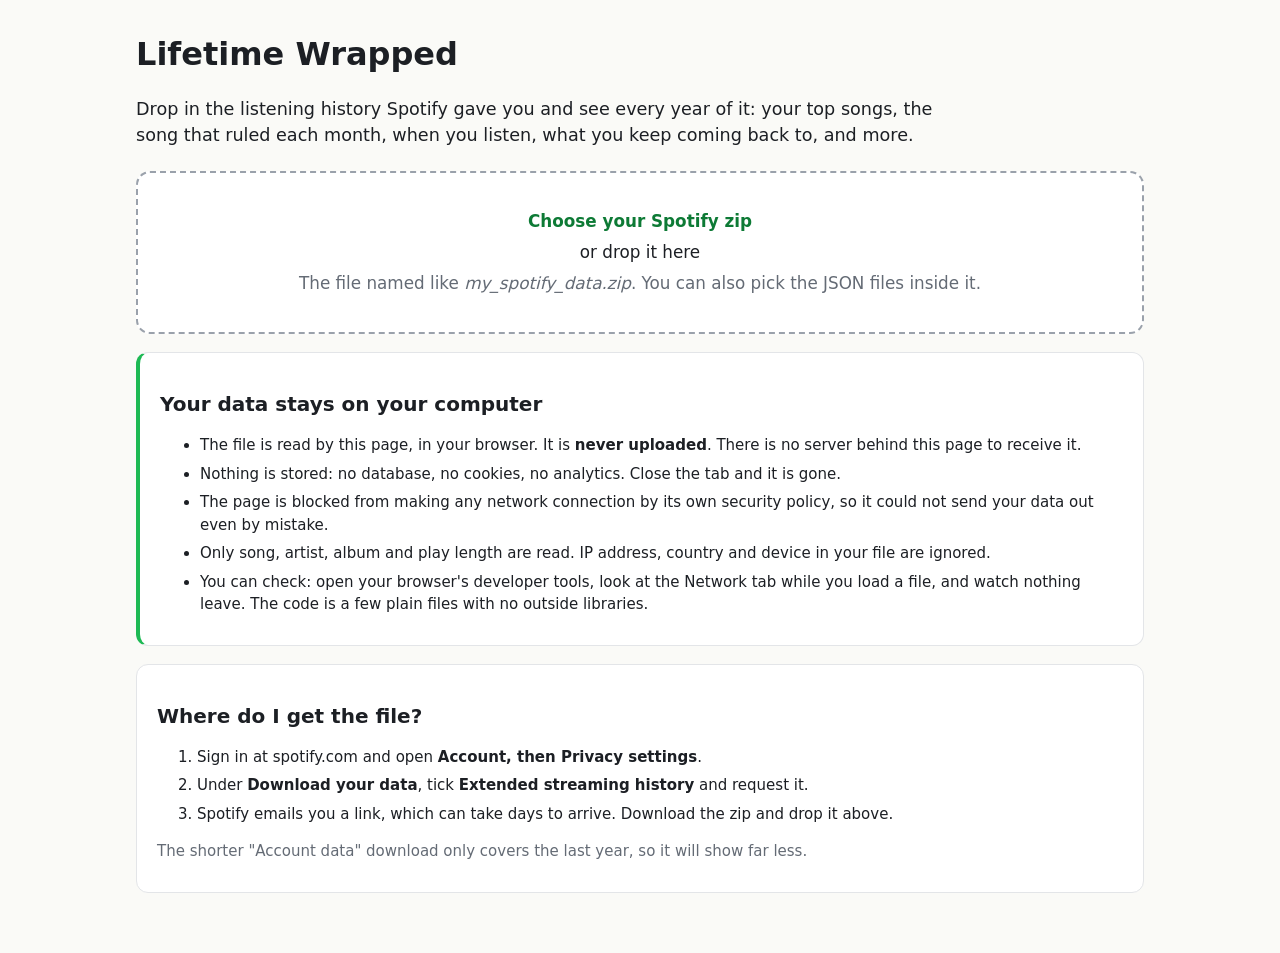
==== tests/index_nocsp.html @ 40ef255c "Lifetime Wrapped: browser-only Spotify history viewer" ====
<!doctype html>
<html lang="en">
<head>
<meta charset="utf-8">
<meta name="viewport" content="width=device-width, initial-scale=1">
<!-- The page may not make any network request of its own: connect-src, img-src and every other fetch directive are closed. -->

<title>Lifetime Wrapped</title>
<link rel="stylesheet" href="../style.css">
</head>
<body>
<main>
  <section id="landing">
    <h1>Lifetime Wrapped</h1>
    <p class="lead">Drop in the listening history Spotify gave you and see every year of it: your top songs, the song that ruled each month, when you listen, what you keep coming back to, and more.</p>

    <label id="drop" class="drop">
      <input type="file" id="fileInput" accept=".zip,.json" multiple>
      <b>Choose your Spotify zip</b> or drop it here
      <span class="muted">The file named like <i>my_spotify_data.zip</i>. You can also pick the JSON files inside it.</span>
    </label>
    <p id="status" class="status" hidden></p>

    <div class="privacy">
      <h2>Your data stays on your computer</h2>
      <ul>
        <li>The file is read by this page, in your browser. It is <b>never uploaded</b>. There is no server behind this page to receive it.</li>
        <li>Nothing is stored: no database, no cookies, no analytics. Close the tab and it is gone.</li>
        <li>The page is blocked from making any network connection by its own security policy, so it could not send your data out even by mistake.</li>
        <li>Only song, artist, album and play length are read. IP address, country and device in your file are ignored.</li>
        <li>You can check: open your browser's developer tools, look at the Network tab while you load a file, and watch nothing leave. The code is a few plain files with no outside libraries.</li>
      </ul>
    </div>

    <div class="howto">
      <h2>Where do I get the file?</h2>
      <ol>
        <li>Sign in at spotify.com and open <b>Account, then Privacy settings</b>.</li>
        <li>Under <b>Download your data</b>, tick <b>Extended streaming history</b> and request it.</li>
        <li>Spotify emails you a link, which can take days to arrive. Download the zip and drop it above.</li>
      </ol>
      <p class="muted">The shorter "Account data" download only covers the last year, so it will show far less.</p>
    </div>
  </section>

  <section id="app" hidden>
    <header>
      <h1>Lifetime wrapped</h1>
      <p id="range" class="muted"></p>
      <div id="metrics" class="metrics"></div>
      <div id="personality" class="personality"></div>
      <details id="exclusions"></details>
    </header>
    <nav id="tabs" class="tabs" role="tablist"></nav>
    <div id="panel"></div>
    <p class="foot muted">Everything on this page was worked out in your browser. Nothing was uploaded or saved. <a href="" onclick="location.reload();return false">Start over with another file</a></p>
  </section>
</main>
<script type="module" src="../js/app.js"></script>
</body>
</html>
---- style.css ----
:root {
  --bg: #fafaf7; --fg: #1c1f24; --muted: #646b75; --card: #ffffff; --line: #e3e5e8; --accent: #1db954; --accent-ink: #0d7a35;
  --grey: #9aa1ab; --cell: #ecedf0; --err: #c0392b;
}
@media (prefers-color-scheme: dark) {
  :root:not([data-theme="light"]) { --bg: #0f1218; --fg: #e8eaed; --muted: #98a0ab; --card: #171b22; --line: #2a2f38; --accent-ink: #4ade80; --cell: #1f242c; }
}
* { box-sizing: border-box; }
body { margin: 0; background: var(--bg); color: var(--fg); font: 15px/1.5 system-ui, -apple-system, "Segoe UI", Roboto, sans-serif; }
main { max-width: 1040px; margin: 0 auto; padding: 24px 16px 60px; }
h1 { font-size: 2rem; margin: 0.2em 0 0.3em; }
h2 { font-size: 1.25rem; margin: 1.6em 0 0.5em; }
h3 { font-size: 1.05rem; margin: 1.2em 0 0.4em; }
h3 small, h4 small { font-weight: 400; color: var(--muted); }
a { color: var(--accent-ink); }
.muted { color: var(--muted); }
.lead { font-size: 1.1rem; max-width: 46em; }

.drop { display: flex; flex-direction: column; gap: 6px; align-items: center; text-align: center; padding: 36px 16px; margin: 22px 0 10px; cursor: pointer;
  border: 2px dashed var(--grey); border-radius: 14px; background: var(--card); font-size: 1.05rem; }
.drop.over, .drop:hover, .drop:focus-within { border-color: var(--accent); }
.drop input { position: absolute; opacity: 0; width: 1px; height: 1px; }
.drop b { color: var(--accent-ink); }
.status { padding: 10px 14px; border-radius: 8px; background: var(--card); border: 1px solid var(--line); }
.status.error { border-color: var(--err); color: var(--err); }
.privacy, .howto { background: var(--card); border: 1px solid var(--line); border-radius: 12px; padding: 4px 20px 14px; margin-top: 18px; }
.privacy { border-left: 4px solid var(--accent); }
.privacy li, .howto li { margin: 6px 0; }

.metrics { display: grid; grid-template-columns: repeat(auto-fit, minmax(150px, 1fr)); gap: 10px; margin: 12px 0; }
.metric { background: var(--card); border: 1px solid var(--line); border-radius: 10px; padding: 10px 12px; }
.metric span { display: block; color: var(--muted); font-size: 0.82rem; }
.metric b { font-size: 1.45rem; }
.metric small { font-size: 0.75rem; font-weight: 500; }
.up { color: var(--accent-ink); } .down { color: var(--err); }
.chip { display: inline-block; background: color-mix(in srgb, var(--accent) 18%, transparent); border: 1px solid var(--accent); border-radius: 999px; padding: 1px 10px; margin: 2px 0; font-size: 0.88rem; }
.chip button { border: 0; background: none; color: inherit; cursor: pointer; font-weight: 700; padding: 0 0 0 4px; }
.personality { margin: 8px 0; }
.personality p { margin: 4px 0 0; font-size: 0.9rem; }
details { background: var(--card); border: 1px solid var(--line); border-radius: 10px; padding: 8px 14px; margin: 10px 0; }
summary { cursor: pointer; font-weight: 600; }
input[type=text], input[list], select { font: inherit; color: inherit; background: var(--bg); border: 1px solid var(--line); border-radius: 8px; padding: 6px 10px; max-width: 100%; }
input[list] { width: min(420px, 100%); }
.chips { margin-top: 8px; }

.tabs { display: flex; flex-wrap: wrap; gap: 4px; border-bottom: 1px solid var(--line); margin-top: 14px; position: sticky; top: 0; background: var(--bg); z-index: 5; padding-top: 6px; }
.tabs button { font: inherit; background: none; border: 0; border-bottom: 3px solid transparent; padding: 8px 10px; cursor: pointer; color: var(--muted); }
.tabs button.on { color: var(--fg); border-bottom-color: var(--accent); font-weight: 600; }
.tabs button:hover { color: var(--fg); }

.two { display: grid; grid-template-columns: repeat(auto-fit, minmax(300px, 1fr)); gap: 18px; }
.scroll { overflow-x: auto; }
table { border-collapse: collapse; width: 100%; font-size: 0.92rem; background: var(--card); border: 1px solid var(--line); border-radius: 10px; overflow: hidden; }
th, td { padding: 6px 10px; text-align: left; border-bottom: 1px solid var(--line); vertical-align: top; }
th { color: var(--muted); font-weight: 600; font-size: 0.82rem; white-space: nowrap; }
tr:last-child td { border-bottom: 0; }
td:first-child { color: var(--muted); width: 2.2em; }

.actions, .seg { display: flex; gap: 8px; align-items: center; flex-wrap: wrap; margin: 8px 0; }
button { font: inherit; }
.actions button, .seg button { background: var(--card); color: var(--fg); border: 1px solid var(--line); border-radius: 8px; padding: 5px 12px; cursor: pointer; }
.actions button:hover, .seg button:hover { border-color: var(--accent); }
.seg button.on { background: var(--accent); color: #04210e; border-color: var(--accent); font-weight: 600; }
.ctl { display: block; margin: 8px 0; }
.ctl input[type=range] { display: block; width: 100%; max-width: 420px; accent-color: var(--accent); }

.chart { width: 100%; height: auto; display: block; }
.chart text { fill: var(--muted); font-size: 11px; }
.chart .grid { stroke: var(--line); stroke-width: 1; }
.chart .bar rect:not(.hit) { fill: var(--accent); }
.chart .bar.dim rect:not(.hit) { fill-opacity: 0.35; }
.chart .hit { fill: transparent; }
.chart .click { cursor: pointer; }
.chart .click:hover rect:not(.hit) { fill-opacity: 0.8; }
.legend { display: flex; flex-wrap: wrap; gap: 14px; font-size: 0.85rem; color: var(--muted); margin: 4px 0 10px; }
.legend i { display: inline-block; width: 10px; height: 10px; border-radius: 2px; margin-right: 5px; }
.cal { max-width: 100%; }

.hbars { display: grid; gap: 5px; }
.hrow { display: grid; grid-template-columns: minmax(90px, 34%) 1fr auto; gap: 8px; align-items: center; font-size: 0.9rem; }
.hlabel { overflow: hidden; text-overflow: ellipsis; white-space: nowrap; }
.htrack { background: var(--cell); border-radius: 4px; height: 14px; }
.hfill { display: block; height: 100%; background: var(--accent); border-radius: 4px; }
.hval { color: var(--muted); font-variant-numeric: tabular-nums; }

.wcard { max-width: 620px; padding: 24px; border-radius: 18px; background: linear-gradient(145deg, #0d3b1e, #1db954 140%); color: #f4fff7; }
.wcard h3 { font-size: 2.2rem; margin: 0; } .wcard .sub { margin: 0 0 14px; opacity: 0.85; }
.wcard .big { display: grid; grid-template-columns: repeat(2, 1fr); gap: 10px; margin-bottom: 14px; }
.wcard .big b { font-size: 1.7rem; display: block; } .wcard .big span { opacity: 0.85; font-size: 0.85rem; }
.wcard ol { margin: 4px 0; padding-left: 20px; } .wcard li small { opacity: 0.8; display: block; }
.wcard h4 { margin: 8px 0 4px; }
.foot { margin-top: 36px; }
[hidden] { display: none !important; }
@media (max-width: 640px) { h1 { font-size: 1.6rem; } .tabs button { padding: 6px 8px; font-size: 0.9rem; } }
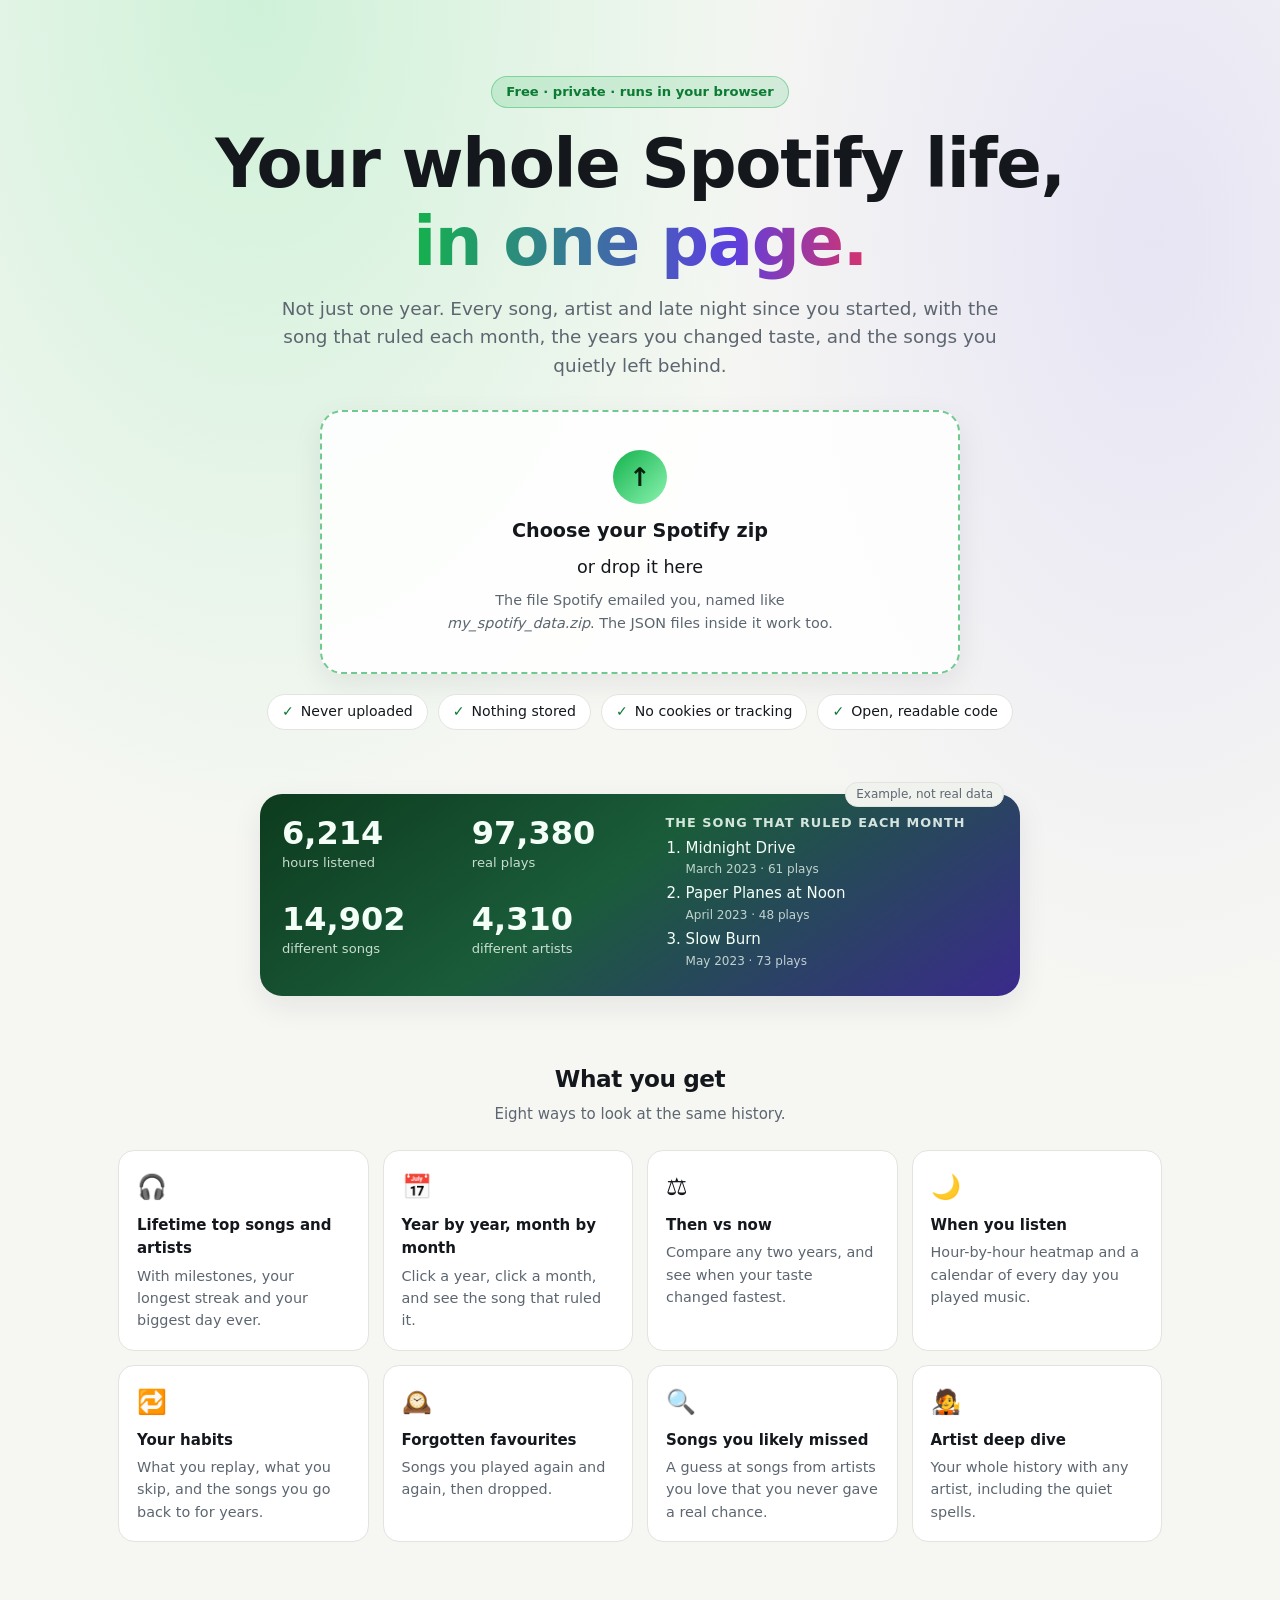
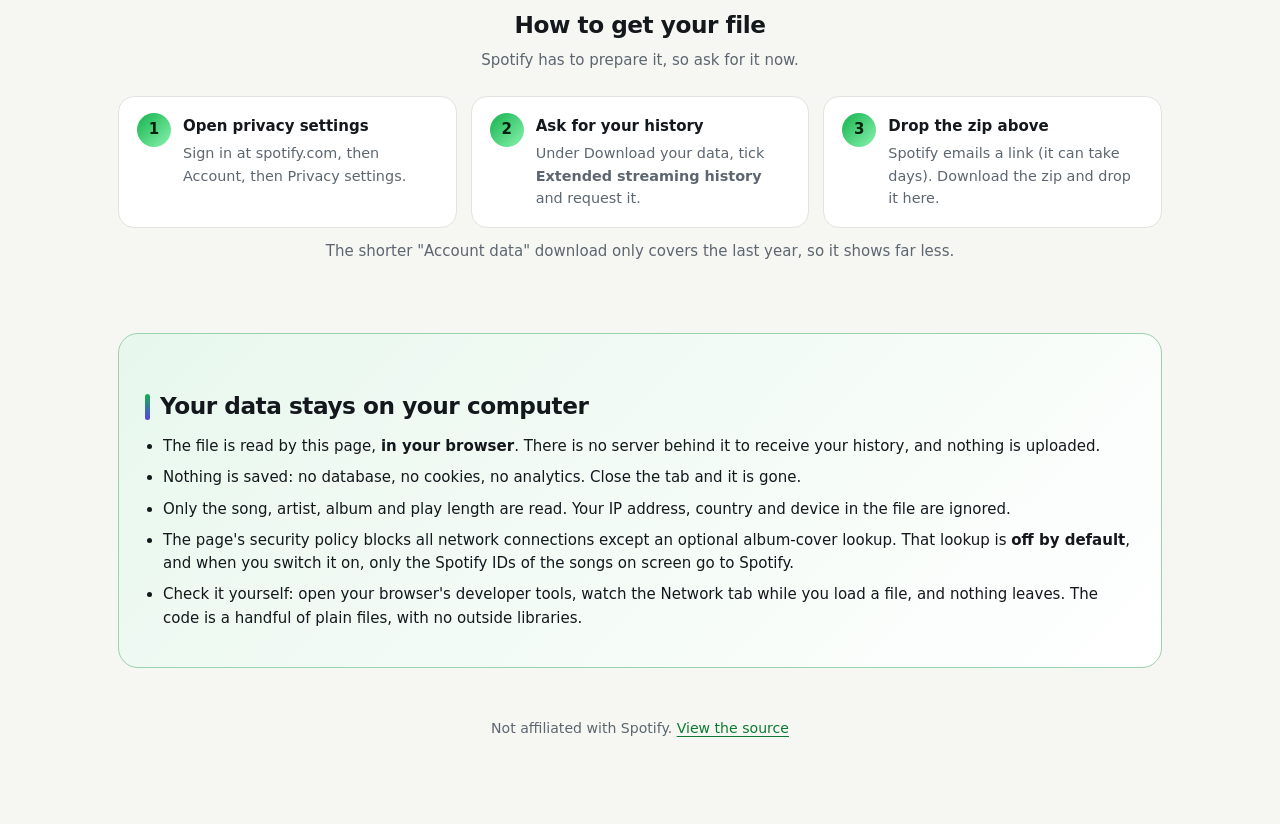
==== commit ec86bfcd: "New design, landing page, optional album covers" ====
--- a/tests/index_nocsp.html
+++ b/tests/index_nocsp.html
@@ -3,53 +3,101 @@
 <head>
 <meta charset="utf-8">
 <meta name="viewport" content="width=device-width, initial-scale=1">
-<!-- The page may not make any network request of its own: connect-src, img-src and every other fetch directive are closed. -->
+<!-- Network access is closed except two things used only if the visitor turns on album covers: Spotify's public cover lookup and Spotify's image servers. -->
 
-<title>Lifetime Wrapped</title>
+<title>Lifetime Wrapped: your whole Spotify history in one page</title>
+<meta name="description" content="Drop in your Spotify extended streaming history and see every year of your listening. Runs in your browser; your file is never uploaded.">
 <link rel="stylesheet" href="../style.css">
 </head>
 <body>
 <main>
   <section id="landing">
-    <h1>Lifetime Wrapped</h1>
-    <p class="lead">Drop in the listening history Spotify gave you and see every year of it: your top songs, the song that ruled each month, when you listen, what you keep coming back to, and more.</p>
+    <div class="hero">
+      <span class="eyebrow">Free &middot; private &middot; runs in your browser</span>
+      <h1>Your whole Spotify life, <em>in one page.</em></h1>
+      <p class="lead">Not just one year. Every song, artist and late night since you started, with the song that ruled each month, the years you changed taste, and the songs you quietly left behind.</p>
 
-    <label id="drop" class="drop">
-      <input type="file" id="fileInput" accept=".zip,.json" multiple>
-      <b>Choose your Spotify zip</b> or drop it here
-      <span class="muted">The file named like <i>my_spotify_data.zip</i>. You can also pick the JSON files inside it.</span>
-    </label>
-    <p id="status" class="status" hidden></p>
-
-    <div class="privacy">
-      <h2>Your data stays on your computer</h2>
-      <ul>
-        <li>The file is read by this page, in your browser. It is <b>never uploaded</b>. There is no server behind this page to receive it.</li>
-        <li>Nothing is stored: no database, no cookies, no analytics. Close the tab and it is gone.</li>
-        <li>The page is blocked from making any network connection by its own security policy, so it could not send your data out even by mistake.</li>
-        <li>Only song, artist, album and play length are read. IP address, country and device in your file are ignored.</li>
-        <li>You can check: open your browser's developer tools, look at the Network tab while you load a file, and watch nothing leave. The code is a few plain files with no outside libraries.</li>
-      </ul>
+      <label id="drop" class="drop">
+        <input type="file" id="fileInput" accept=".zip,.json" multiple>
+        <span class="up">&uarr;</span>
+        <b>Choose your Spotify zip</b>
+        <span>or drop it here</span>
+        <span class="muted">The file Spotify emailed you, named like <i>my_spotify_data.zip</i>. The JSON files inside it work too.</span>
+      </label>
+      <p id="status" class="status" hidden></p>
+      <ul class="trust"><li>Never uploaded</li><li>Nothing stored</li><li>No cookies or tracking</li><li>Open, readable code</li></ul>
     </div>
 
-    <div class="howto">
-      <h2>Where do I get the file?</h2>
-      <ol>
-        <li>Sign in at spotify.com and open <b>Account, then Privacy settings</b>.</li>
-        <li>Under <b>Download your data</b>, tick <b>Extended streaming history</b> and request it.</li>
-        <li>Spotify emails you a link, which can take days to arrive. Download the zip and drop it above.</li>
-      </ol>
-      <p class="muted">The shorter "Account data" download only covers the last year, so it will show far less.</p>
+    <div class="preview">
+      <span class="tag">Example, not real data</span>
+      <div class="mock">
+        <div class="stats">
+          <div class="stat"><b>6,214</b><span>hours listened</span></div>
+          <div class="stat"><b>97,380</b><span>real plays</span></div>
+          <div class="stat"><b>14,902</b><span>different songs</span></div>
+          <div class="stat"><b>4,310</b><span>different artists</span></div>
+        </div>
+        <div>
+          <h4>The song that ruled each month</h4>
+          <ol><li>Midnight Drive <small>March 2023 &middot; 61 plays</small></li><li>Paper Planes at Noon <small>April 2023 &middot; 48 plays</small></li><li>Slow Burn <small>May 2023 &middot; 73 plays</small></li></ol>
+        </div>
+      </div>
     </div>
+
+    <div class="section">
+      <h2>What you get</h2>
+      <p class="sub">Eight ways to look at the same history.</p>
+      <div class="features">
+        <div class="feature"><span class="ic">&#127911;</span><b>Lifetime top songs and artists</b><p>With milestones, your longest streak and your biggest day ever.</p></div>
+        <div class="feature"><span class="ic">&#128197;</span><b>Year by year, month by month</b><p>Click a year, click a month, and see the song that ruled it.</p></div>
+        <div class="feature"><span class="ic">&#9878;&#65039;</span><b>Then vs now</b><p>Compare any two years, and see when your taste changed fastest.</p></div>
+        <div class="feature"><span class="ic">&#127769;</span><b>When you listen</b><p>Hour-by-hour heatmap and a calendar of every day you played music.</p></div>
+        <div class="feature"><span class="ic">&#128257;</span><b>Your habits</b><p>What you replay, what you skip, and the songs you go back to for years.</p></div>
+        <div class="feature"><span class="ic">&#128368;&#65039;</span><b>Forgotten favourites</b><p>Songs you played again and again, then dropped.</p></div>
+        <div class="feature"><span class="ic">&#128269;</span><b>Songs you likely missed</b><p>A guess at songs from artists you love that you never gave a real chance.</p></div>
+        <div class="feature"><span class="ic">&#129489;&#8205;&#127908;</span><b>Artist deep dive</b><p>Your whole history with any artist, including the quiet spells.</p></div>
+      </div>
+    </div>
+
+    <div class="section">
+      <h2>How to get your file</h2>
+      <p class="sub">Spotify has to prepare it, so ask for it now.</p>
+      <div class="steps">
+        <div class="step"><b>Open privacy settings</b><p>Sign in at spotify.com, then Account, then Privacy settings.</p></div>
+        <div class="step"><b>Ask for your history</b><p>Under Download your data, tick <b>Extended streaming history</b> and request it.</p></div>
+        <div class="step"><b>Drop the zip above</b><p>Spotify emails a link (it can take days). Download the zip and drop it here.</p></div>
+      </div>
+      <p class="muted" style="text-align:center;margin-top:12px">The shorter "Account data" download only covers the last year, so it shows far less.</p>
+    </div>
+
+    <div class="section">
+      <div class="privacy">
+        <h2>Your data stays on your computer</h2>
+        <ul>
+          <li>The file is read by this page, <b>in your browser</b>. There is no server behind it to receive your history, and nothing is uploaded.</li>
+          <li>Nothing is saved: no database, no cookies, no analytics. Close the tab and it is gone.</li>
+          <li>Only the song, artist, album and play length are read. Your IP address, country and device in the file are ignored.</li>
+          <li>The page's security policy blocks all network connections except an optional album-cover lookup. That lookup is <b>off by default</b>, and when you switch it on, only the Spotify IDs of the songs on screen go to Spotify.</li>
+          <li>Check it yourself: open your browser's developer tools, watch the Network tab while you load a file, and nothing leaves. The code is a handful of plain files, with no outside libraries.</li>
+        </ul>
+      </div>
+    </div>
+    <p class="landfoot">Not affiliated with Spotify. <a href="https://github.com/johanchopra28/Lifetime-Wrapped" target="_blank" rel="noopener noreferrer">View the source</a></p>
   </section>
 
   <section id="app" hidden>
     <header>
-      <h1>Lifetime wrapped</h1>
-      <p id="range" class="muted"></p>
+      <div class="top">
+        <h1>Your <em>lifetime</em> wrapped</h1>
+        <p id="range" class="muted"></p>
+      </div>
       <div id="metrics" class="metrics"></div>
       <div id="personality" class="personality"></div>
-      <details id="exclusions"></details>
+      <div class="opts">
+        <details id="exclusions"></details>
+        <label class="toggle"><input type="checkbox" id="coversToggle"><b>Show album covers</b>
+          <small>Off by default. Turning it on asks Spotify for the art of the songs on screen, so those songs' IDs are sent to Spotify.</small></label>
+      </div>
     </header>
     <nav id="tabs" class="tabs" role="tablist"></nav>
     <div id="panel"></div>
--- a/style.css
+++ b/style.css
@@ -1,94 +1,155 @@
+/* Lifetime Wrapped. Dark first, with a light theme for people who prefer it. */
 :root {
-  --bg: #fafaf7; --fg: #1c1f24; --muted: #646b75; --card: #ffffff; --line: #e3e5e8; --accent: #1db954; --accent-ink: #0d7a35;
-  --grey: #9aa1ab; --cell: #ecedf0; --err: #c0392b;
+  --bg: #090d12; --bg2: #0e141b; --card: #131a22; --card2: #18212b; --line: #232e3a; --fg: #eef2f6; --muted: #8995a3;
+  --accent: #1ed760; --accent-ink: #4ae28a; --accent2: #7c5cff; --amber: #ffb84d; --pink: #ff5d8f; --grey: #5d6977; --cell: #1a232d; --err: #ff6b5b;
+  --glow: radial-gradient(60% 50% at 20% 0%, rgba(30, 215, 96, .16), transparent 70%), radial-gradient(50% 45% at 90% 10%, rgba(124, 92, 255, .16), transparent 70%);
+  --shadow: 0 10px 30px rgba(0, 0, 0, .35);
 }
-@media (prefers-color-scheme: dark) {
-  :root:not([data-theme="light"]) { --bg: #0f1218; --fg: #e8eaed; --muted: #98a0ab; --card: #171b22; --line: #2a2f38; --accent-ink: #4ade80; --cell: #1f242c; }
+@media (prefers-color-scheme: light) {
+  :root {
+    --bg: #f6f7f3; --bg2: #ffffff; --card: #ffffff; --card2: #f0f2ee; --line: #e1e4df; --fg: #14181d; --muted: #5d6670;
+    --accent: #14b24c; --accent-ink: #0b7a33; --accent2: #5b3fe0; --amber: #d98a14; --pink: #d6336c; --grey: #a1a9b2; --cell: #e8ebe6; --err: #c0392b;
+    --glow: radial-gradient(60% 50% at 20% 0%, rgba(30, 215, 96, .18), transparent 70%), radial-gradient(50% 45% at 90% 10%, rgba(124, 92, 255, .12), transparent 70%);
+    --shadow: 0 10px 30px rgba(20, 30, 40, .08);
+  }
 }
 * { box-sizing: border-box; }
-body { margin: 0; background: var(--bg); color: var(--fg); font: 15px/1.5 system-ui, -apple-system, "Segoe UI", Roboto, sans-serif; }
-main { max-width: 1040px; margin: 0 auto; padding: 24px 16px 60px; }
-h1 { font-size: 2rem; margin: 0.2em 0 0.3em; }
-h2 { font-size: 1.25rem; margin: 1.6em 0 0.5em; }
-h3 { font-size: 1.05rem; margin: 1.2em 0 0.4em; }
-h3 small, h4 small { font-weight: 400; color: var(--muted); }
-a { color: var(--accent-ink); }
+html { scroll-behavior: smooth; }
+body { margin: 0; background: var(--bg); background-image: var(--glow); background-repeat: no-repeat; color: var(--fg);
+  font: 15px/1.55 Inter, system-ui, -apple-system, "Segoe UI", Roboto, sans-serif; -webkit-font-smoothing: antialiased; }
+main { max-width: 1080px; margin: 0 auto; padding: 28px 18px 70px; }
+h1, h2, h3, h4 { letter-spacing: -0.02em; line-height: 1.15; }
+h2 { font-size: 1.45rem; margin: 2.2em 0 .6em; display: flex; align-items: center; gap: 10px; }
+h2::before { content: ""; width: 5px; height: 1.1em; border-radius: 3px; background: linear-gradient(var(--accent), var(--accent2)); flex: none; }
+h3 { font-size: 1.1rem; margin: 1.5em 0 .5em; }
+h3 small, h4 small, h2 small { font-weight: 400; color: var(--muted); font-size: .8em; }
+a { color: var(--accent-ink); text-decoration-thickness: 1px; text-underline-offset: 3px; }
+a:hover { color: var(--accent); }
 .muted { color: var(--muted); }
-.lead { font-size: 1.1rem; max-width: 46em; }
+small { font-size: .8em; }
 
-.drop { display: flex; flex-direction: column; gap: 6px; align-items: center; text-align: center; padding: 36px 16px; margin: 22px 0 10px; cursor: pointer;
-  border: 2px dashed var(--grey); border-radius: 14px; background: var(--card); font-size: 1.05rem; }
-.drop.over, .drop:hover, .drop:focus-within { border-color: var(--accent); }
+/* ------------------------------------------------------------ landing */
+.hero { text-align: center; padding: 48px 0 24px; }
+.eyebrow { display: inline-block; padding: 5px 14px; border-radius: 999px; font-size: .82rem; font-weight: 600; color: var(--accent-ink);
+  background: color-mix(in srgb, var(--accent) 14%, transparent); border: 1px solid color-mix(in srgb, var(--accent) 40%, transparent); }
+.hero h1 { font-size: clamp(2.3rem, 6.5vw, 4.2rem); margin: 18px auto 14px; max-width: 14em; font-weight: 800; }
+.hero h1 em { display: inline-block; font-style: normal; background: linear-gradient(90deg, var(--accent), var(--accent2) 70%, var(--pink)); -webkit-background-clip: text; background-clip: text; color: transparent; }
+.lead { font-size: 1.15rem; color: var(--muted); max-width: 40em; margin: 0 auto; }
+.drop { display: flex; flex-direction: column; gap: 8px; align-items: center; text-align: center; padding: 38px 20px; margin: 30px auto 12px; max-width: 640px; cursor: pointer;
+  border: 2px dashed color-mix(in srgb, var(--accent) 55%, var(--line)); border-radius: 22px; background: color-mix(in srgb, var(--card) 85%, transparent);
+  transition: transform .15s, border-color .15s, background .15s, box-shadow .15s; font-size: 1.1rem; box-shadow: var(--shadow); }
+.drop:hover, .drop.over, .drop:focus-within { border-color: var(--accent); transform: translateY(-2px); box-shadow: 0 14px 40px rgba(30, 215, 96, .18); }
 .drop input { position: absolute; opacity: 0; width: 1px; height: 1px; }
-.drop b { color: var(--accent-ink); }
-.status { padding: 10px 14px; border-radius: 8px; background: var(--card); border: 1px solid var(--line); }
+.drop .up { width: 54px; height: 54px; border-radius: 50%; display: grid; place-items: center; color: #04210e; background: linear-gradient(135deg, var(--accent), #8af3b0); font-size: 1.6rem; font-weight: 700; margin-bottom: 4px; }
+.drop b { font-size: 1.2rem; }
+.drop span.muted { font-size: .9rem; max-width: 30em; }
+.status { max-width: 640px; margin: 10px auto; padding: 10px 14px; border-radius: 10px; background: var(--card); border: 1px solid var(--line); text-align: center; }
 .status.error { border-color: var(--err); color: var(--err); }
-.privacy, .howto { background: var(--card); border: 1px solid var(--line); border-radius: 12px; padding: 4px 20px 14px; margin-top: 18px; }
-.privacy { border-left: 4px solid var(--accent); }
-.privacy li, .howto li { margin: 6px 0; }
+.trust { list-style: none; padding: 0; margin: 20px 0 0; display: flex; flex-wrap: wrap; gap: 10px; justify-content: center; }
+.trust li { padding: 6px 14px; border-radius: 999px; background: var(--card); border: 1px solid var(--line); font-size: .88rem; }
+.trust li::before { content: "\2713"; color: var(--accent-ink); margin-right: 7px; font-weight: 700; }
 
-.metrics { display: grid; grid-template-columns: repeat(auto-fit, minmax(150px, 1fr)); gap: 10px; margin: 12px 0; }
-.metric { background: var(--card); border: 1px solid var(--line); border-radius: 10px; padding: 10px 12px; }
-.metric span { display: block; color: var(--muted); font-size: 0.82rem; }
-.metric b { font-size: 1.45rem; }
-.metric small { font-size: 0.75rem; font-weight: 500; }
+.preview { margin: 40px auto 8px; max-width: 760px; position: relative; }
+.preview .tag { position: absolute; top: -12px; right: 16px; background: var(--card2); border: 1px solid var(--line); color: var(--muted); font-size: .75rem; padding: 2px 10px; border-radius: 999px; z-index: 1; }
+.mock { display: grid; grid-template-columns: 1.1fr 1fr; gap: 18px; padding: 22px; border-radius: 22px; background: linear-gradient(145deg, #0d3b1e, #1a5c3a 45%, #3a2a8c); color: #f4fff7; box-shadow: var(--shadow); text-align: left; }
+.mock .stat b { font-size: 2rem; display: block; line-height: 1.1; } .mock .stat span { opacity: .8; font-size: .82rem; }
+.mock .stats { display: grid; grid-template-columns: 1fr 1fr; gap: 14px; }
+.mock ol { margin: 0; padding-left: 20px; } .mock li { margin: 4px 0; } .mock li small { display: block; opacity: .75; }
+.mock h4 { margin: 0 0 6px; opacity: .85; font-size: .8rem; text-transform: uppercase; letter-spacing: .08em; }
+
+.section { margin-top: 70px; }
+.section > h2 { justify-content: center; text-align: center; } .section > h2::before { display: none; }
+.section > .sub { text-align: center; color: var(--muted); max-width: 38em; margin: -4px auto 24px; }
+.features { display: grid; grid-template-columns: repeat(auto-fit, minmax(230px, 1fr)); gap: 14px; }
+.feature { background: var(--card); border: 1px solid var(--line); border-radius: 16px; padding: 18px; transition: transform .15s, border-color .15s; }
+.feature:hover { transform: translateY(-3px); border-color: color-mix(in srgb, var(--accent) 50%, var(--line)); }
+.feature .ic { font-size: 1.5rem; display: block; margin-bottom: 8px; }
+.feature b { display: block; margin-bottom: 4px; } .feature p { margin: 0; color: var(--muted); font-size: .9rem; }
+.steps { display: grid; grid-template-columns: repeat(auto-fit, minmax(240px, 1fr)); gap: 14px; counter-reset: s; }
+.step { background: var(--card); border: 1px solid var(--line); border-radius: 16px; padding: 18px 18px 18px 64px; position: relative; counter-increment: s; }
+.step::before { content: counter(s); position: absolute; left: 18px; top: 16px; width: 34px; height: 34px; border-radius: 50%; display: grid; place-items: center; font-weight: 800; color: #04210e; background: linear-gradient(135deg, var(--accent), #8af3b0); }
+.step b { display: block; } .step p { margin: 4px 0 0; color: var(--muted); font-size: .9rem; }
+.privacy { background: linear-gradient(135deg, color-mix(in srgb, var(--accent) 10%, var(--card)), var(--card)); border: 1px solid color-mix(in srgb, var(--accent) 35%, var(--line)); border-radius: 20px; padding: 8px 26px 22px; }
+.privacy h2 { justify-content: flex-start; } .privacy h2::before { display: block; }
+.privacy ul { padding-left: 1.2em; } .privacy li { margin: 8px 0; }
+.landfoot { text-align: center; margin-top: 50px; color: var(--muted); font-size: .88rem; }
+
+/* ------------------------------------------------------------ app header */
+.top { display: flex; align-items: flex-end; justify-content: space-between; gap: 12px; flex-wrap: wrap; }
+.top h1 { font-size: clamp(1.8rem, 4.5vw, 2.6rem); margin: 0; font-weight: 800; }
+.top h1 em { font-style: normal; background: linear-gradient(90deg, var(--accent), var(--accent2)); -webkit-background-clip: text; background-clip: text; color: transparent; }
+.metrics { display: grid; grid-template-columns: repeat(auto-fit, minmax(160px, 1fr)); gap: 12px; margin: 14px 0; }
+.metric { background: var(--card); border: 1px solid var(--line); border-radius: 16px; padding: 14px 16px; }
+.metric span { display: block; color: var(--muted); font-size: .8rem; text-transform: uppercase; letter-spacing: .05em; }
+.metric b { font-size: 1.7rem; letter-spacing: -0.02em; }
+.metric small { display: block; font-size: .78rem; font-weight: 600; }
 .up { color: var(--accent-ink); } .down { color: var(--err); }
-.chip { display: inline-block; background: color-mix(in srgb, var(--accent) 18%, transparent); border: 1px solid var(--accent); border-radius: 999px; padding: 1px 10px; margin: 2px 0; font-size: 0.88rem; }
-.chip button { border: 0; background: none; color: inherit; cursor: pointer; font-weight: 700; padding: 0 0 0 4px; }
-.personality { margin: 8px 0; }
-.personality p { margin: 4px 0 0; font-size: 0.9rem; }
-details { background: var(--card); border: 1px solid var(--line); border-radius: 10px; padding: 8px 14px; margin: 10px 0; }
+.chip { display: inline-block; background: color-mix(in srgb, var(--accent) 14%, transparent); border: 1px solid color-mix(in srgb, var(--accent) 55%, transparent); border-radius: 999px; padding: 3px 13px; margin: 2px 0; font-size: .9rem; font-weight: 600; }
+.chip button { border: 0; background: none; color: inherit; cursor: pointer; font-weight: 700; padding: 0 0 0 6px; }
+.personality { margin: 10px 0; padding: 14px 16px; border-radius: 16px; background: var(--card); border: 1px solid var(--line); }
+.personality p { margin: 8px 0 0; font-size: .88rem; }
+.opts { display: flex; gap: 12px; flex-wrap: wrap; align-items: flex-start; }
+.opts > details, .opts > .toggle { flex: 1 1 320px; }
+details { background: var(--card); border: 1px solid var(--line); border-radius: 14px; padding: 10px 16px; margin: 8px 0; }
 summary { cursor: pointer; font-weight: 600; }
-input[type=text], input[list], select { font: inherit; color: inherit; background: var(--bg); border: 1px solid var(--line); border-radius: 8px; padding: 6px 10px; max-width: 100%; }
-input[list] { width: min(420px, 100%); }
+.toggle { display: block; background: var(--card); border: 1px solid var(--line); border-radius: 14px; padding: 10px 16px; margin: 8px 0; cursor: pointer; }
+.toggle input { accent-color: var(--accent); margin-right: 8px; }
+.toggle small { display: block; color: var(--muted); margin-top: 2px; }
+input[list], select { font: inherit; color: inherit; background: var(--bg2); border: 1px solid var(--line); border-radius: 10px; padding: 7px 12px; max-width: 100%; }
+input[list] { width: min(440px, 100%); }
 .chips { margin-top: 8px; }
 
-.tabs { display: flex; flex-wrap: wrap; gap: 4px; border-bottom: 1px solid var(--line); margin-top: 14px; position: sticky; top: 0; background: var(--bg); z-index: 5; padding-top: 6px; }
-.tabs button { font: inherit; background: none; border: 0; border-bottom: 3px solid transparent; padding: 8px 10px; cursor: pointer; color: var(--muted); }
-.tabs button.on { color: var(--fg); border-bottom-color: var(--accent); font-weight: 600; }
-.tabs button:hover { color: var(--fg); }
+/* ------------------------------------------------------------ tabs */
+.tabs { display: flex; gap: 6px; overflow-x: auto; padding: 10px 0; margin-top: 14px; position: sticky; top: 0; z-index: 5; background: color-mix(in srgb, var(--bg) 88%, transparent); backdrop-filter: blur(10px); scrollbar-width: thin; scrollbar-color: var(--grey) transparent; }
+.tabs button { flex: none; font: inherit; font-weight: 600; font-size: .9rem; background: var(--card); color: var(--muted); border: 1px solid var(--line); border-radius: 999px; padding: 7px 15px; cursor: pointer; transition: all .12s; white-space: nowrap; }
+.tabs button:hover { color: var(--fg); border-color: var(--grey); }
+.tabs button.on { background: var(--accent); color: #04210e; border-color: var(--accent); }
 
-.two { display: grid; grid-template-columns: repeat(auto-fit, minmax(300px, 1fr)); gap: 18px; }
-.scroll { overflow-x: auto; }
-table { border-collapse: collapse; width: 100%; font-size: 0.92rem; background: var(--card); border: 1px solid var(--line); border-radius: 10px; overflow: hidden; }
-th, td { padding: 6px 10px; text-align: left; border-bottom: 1px solid var(--line); vertical-align: top; }
-th { color: var(--muted); font-weight: 600; font-size: 0.82rem; white-space: nowrap; }
-tr:last-child td { border-bottom: 0; }
-td:first-child { color: var(--muted); width: 2.2em; }
-
-.actions, .seg { display: flex; gap: 8px; align-items: center; flex-wrap: wrap; margin: 8px 0; }
+/* ------------------------------------------------------------ content */
+.two { display: grid; grid-template-columns: repeat(auto-fit, minmax(310px, 1fr)); gap: 22px; }
+.scroll { scrollbar-color: var(--grey) transparent; overflow-x: auto; border-radius: 14px; border: 1px solid var(--line); background: var(--card); }
+table { border-collapse: collapse; width: 100%; font-size: .92rem; }
+th, td { padding: 9px 12px; text-align: left; vertical-align: middle; }
+th { color: var(--muted); font-weight: 600; font-size: .75rem; text-transform: uppercase; letter-spacing: .05em; white-space: nowrap; border-bottom: 1px solid var(--line); }
+tbody tr { border-bottom: 1px solid color-mix(in srgb, var(--line) 60%, transparent); }
+tbody tr:last-child { border-bottom: 0; } tbody tr:hover { background: var(--card2); }
+td:first-child { color: var(--muted); width: 2.4em; font-variant-numeric: tabular-nums; }
+td a { color: var(--fg); font-weight: 600; text-decoration: none; } td a:hover { color: var(--accent-ink); }
+td.cv { width: 52px; padding: 6px 4px 6px 12px; }
+td.cv img { width: 40px; height: 40px; border-radius: 6px; object-fit: cover; display: block; background: var(--cell); }
+.actions, .seg { display: flex; gap: 8px; align-items: center; flex-wrap: wrap; margin: 10px 0; }
 button { font: inherit; }
-.actions button, .seg button { background: var(--card); color: var(--fg); border: 1px solid var(--line); border-radius: 8px; padding: 5px 12px; cursor: pointer; }
+.actions button, .seg button { background: var(--card); color: var(--fg); border: 1px solid var(--line); border-radius: 10px; padding: 6px 14px; cursor: pointer; transition: all .12s; }
 .actions button:hover, .seg button:hover { border-color: var(--accent); }
-.seg button.on { background: var(--accent); color: #04210e; border-color: var(--accent); font-weight: 600; }
+.seg button.on { background: var(--accent); color: #04210e; border-color: var(--accent); font-weight: 700; }
 .ctl { display: block; margin: 8px 0; }
-.ctl input[type=range] { display: block; width: 100%; max-width: 420px; accent-color: var(--accent); }
+.ctl input[type=range] { display: block; width: 100%; max-width: 440px; accent-color: var(--accent); }
 
 .chart { width: 100%; height: auto; display: block; }
 .chart text { fill: var(--muted); font-size: 11px; }
-.chart .grid { stroke: var(--line); stroke-width: 1; }
-.chart .bar rect:not(.hit) { fill: var(--accent); }
-.chart .bar.dim rect:not(.hit) { fill-opacity: 0.35; }
-.chart .hit { fill: transparent; }
-.chart .click { cursor: pointer; }
-.chart .click:hover rect:not(.hit) { fill-opacity: 0.8; }
-.legend { display: flex; flex-wrap: wrap; gap: 14px; font-size: 0.85rem; color: var(--muted); margin: 4px 0 10px; }
-.legend i { display: inline-block; width: 10px; height: 10px; border-radius: 2px; margin-right: 5px; }
-.cal { max-width: 100%; }
-
-.hbars { display: grid; gap: 5px; }
-.hrow { display: grid; grid-template-columns: minmax(90px, 34%) 1fr auto; gap: 8px; align-items: center; font-size: 0.9rem; }
+.chart .grid { stroke: var(--line); stroke-width: 1; stroke-dasharray: 3 4; }
+.chart .bar rect:not(.hit) { fill: url(#g); }
+.chart .bar.dim rect:not(.hit) { fill-opacity: .3; }
+.chart .hit { fill: transparent; } .chart .click { cursor: pointer; }
+.chart .click:hover rect:not(.hit) { fill-opacity: .8; }
+.legend { display: flex; flex-wrap: wrap; gap: 14px; font-size: .85rem; color: var(--muted); margin: 4px 0 10px; }
+.legend i { display: inline-block; width: 10px; height: 10px; border-radius: 3px; margin-right: 6px; }
+.hbars { display: grid; gap: 7px; }
+.hrow { display: grid; grid-template-columns: minmax(90px, 34%) 1fr auto; gap: 10px; align-items: center; font-size: .9rem; }
 .hlabel { overflow: hidden; text-overflow: ellipsis; white-space: nowrap; }
-.htrack { background: var(--cell); border-radius: 4px; height: 14px; }
-.hfill { display: block; height: 100%; background: var(--accent); border-radius: 4px; }
+.htrack { background: var(--cell); border-radius: 6px; height: 14px; overflow: hidden; }
+.hfill { display: block; height: 100%; background: linear-gradient(90deg, var(--accent), var(--accent2)); border-radius: 6px; }
 .hval { color: var(--muted); font-variant-numeric: tabular-nums; }
 
-.wcard { max-width: 620px; padding: 24px; border-radius: 18px; background: linear-gradient(145deg, #0d3b1e, #1db954 140%); color: #f4fff7; }
-.wcard h3 { font-size: 2.2rem; margin: 0; } .wcard .sub { margin: 0 0 14px; opacity: 0.85; }
-.wcard .big { display: grid; grid-template-columns: repeat(2, 1fr); gap: 10px; margin-bottom: 14px; }
-.wcard .big b { font-size: 1.7rem; display: block; } .wcard .big span { opacity: 0.85; font-size: 0.85rem; }
-.wcard ol { margin: 4px 0; padding-left: 20px; } .wcard li small { opacity: 0.8; display: block; }
-.wcard h4 { margin: 8px 0 4px; }
-.foot { margin-top: 36px; }
+.wcard { max-width: 640px; padding: 28px; border-radius: 26px; color: #f4fff7; box-shadow: var(--shadow);
+  background: radial-gradient(circle at 0% 0%, #1ed760 0%, transparent 45%), radial-gradient(circle at 100% 100%, #7c5cff 0%, transparent 50%), #0d2a1a; }
+.wcard h3 { font-size: 2.6rem; margin: 0; } .wcard .sub { margin: 0 0 16px; opacity: .85; }
+.wcard .big { display: grid; grid-template-columns: repeat(2, 1fr); gap: 12px; margin-bottom: 16px; }
+.wcard .big b { font-size: 1.9rem; display: block; line-height: 1.1; } .wcard .big span { opacity: .85; font-size: .82rem; }
+.wcard ol { margin: 4px 0; padding-left: 20px; } .wcard li { margin: 3px 0; } .wcard li small { opacity: .8; display: block; }
+.wcard h4 { margin: 8px 0 4px; text-transform: uppercase; letter-spacing: .08em; font-size: .78rem; opacity: .85; }
+.collage { display: flex; gap: 8px; margin: 6px 0 16px; }
+.collage img { width: 20%; aspect-ratio: 1; border-radius: 10px; object-fit: cover; background: rgba(255, 255, 255, .12); }
+.foot { margin-top: 44px; text-align: center; }
 [hidden] { display: none !important; }
-@media (max-width: 640px) { h1 { font-size: 1.6rem; } .tabs button { padding: 6px 8px; font-size: 0.9rem; } }
+@media (max-width: 640px) { main { padding: 18px 12px 60px; } .mock { grid-template-columns: 1fr; } .hero { padding-top: 28px; } th, td { padding: 8px 8px; } }
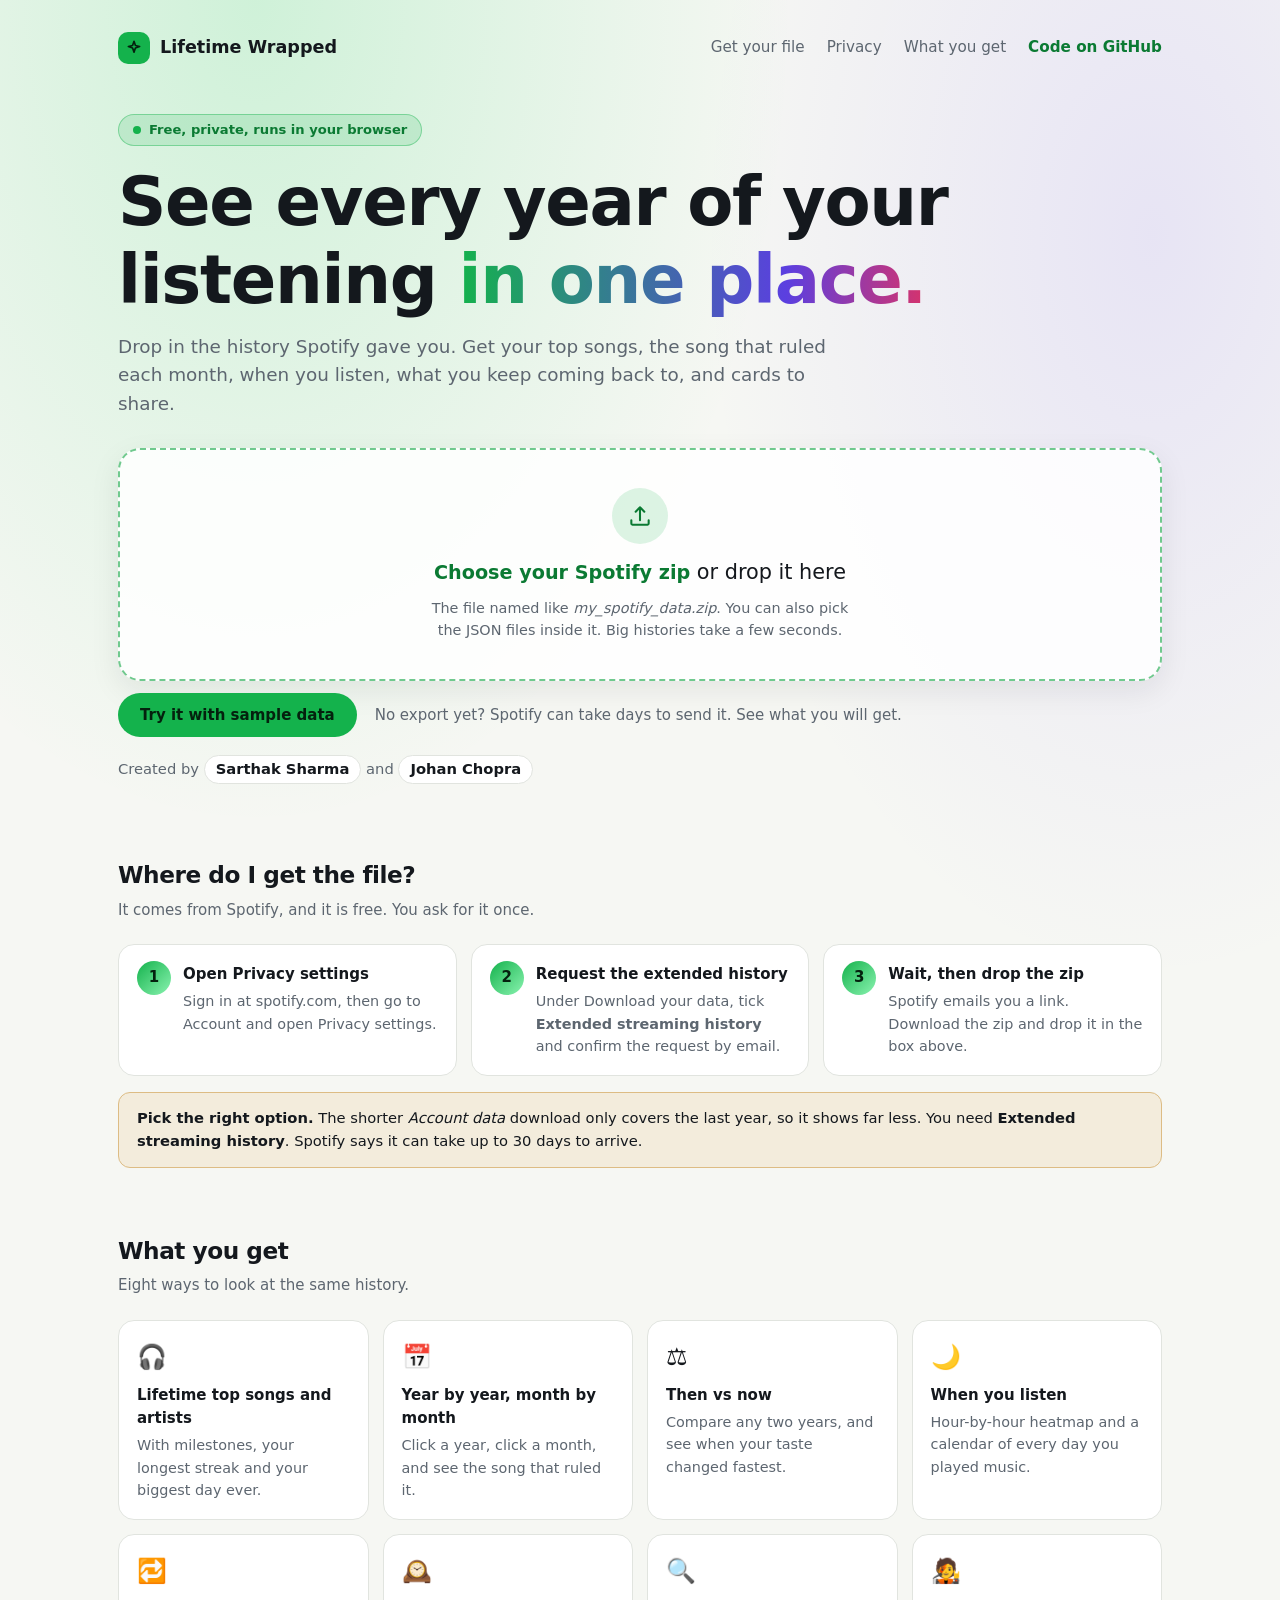
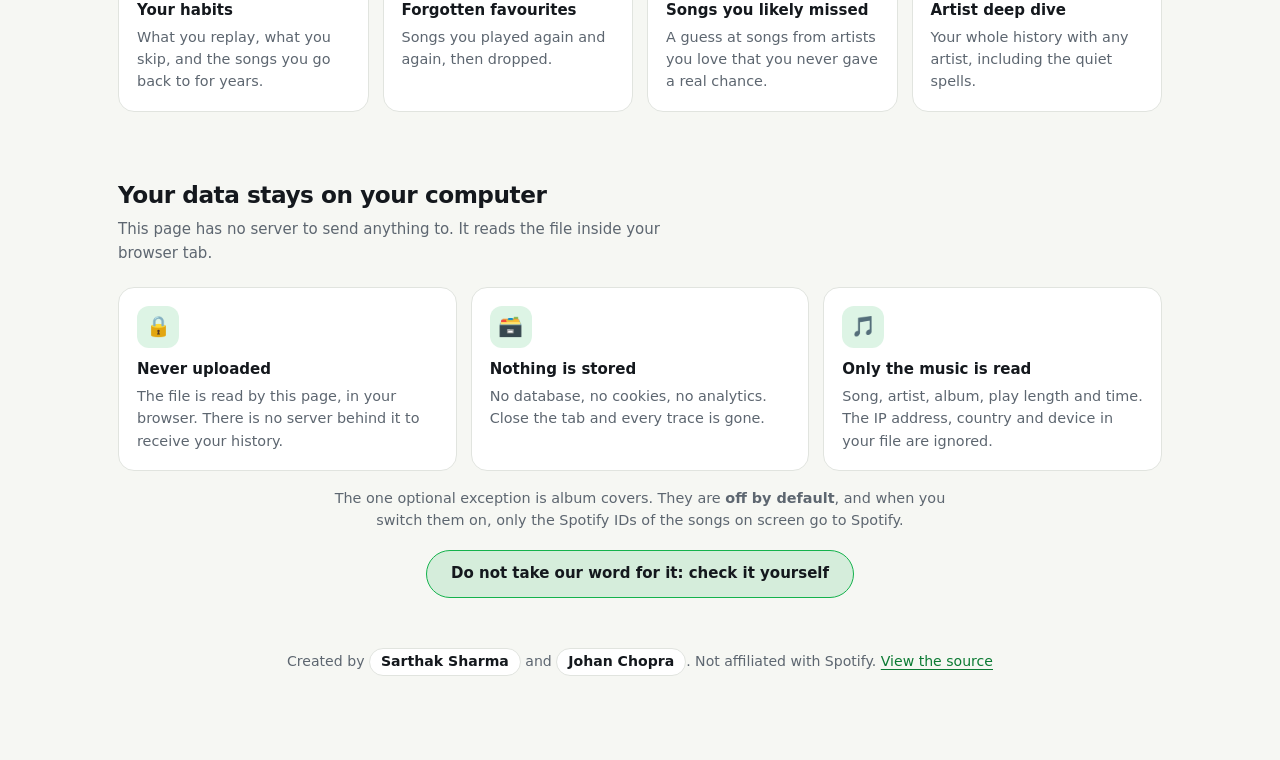
==== commit 7a14f7b6: "Merge Sarthak's landing redesign with the creator credits Keeps his top bar, sample-data button and " ====
--- a/tests/index_nocsp.html
+++ b/tests/index_nocsp.html
@@ -12,39 +12,47 @@
 <body>
 <main>
   <section id="landing">
+    <header class="bar">
+      <a class="brand" href="#landing"><span class="mark"><svg width="18" height="18" viewBox="0 0 24 24" fill="none" stroke="currentColor" stroke-width="2.2" stroke-linecap="round" stroke-linejoin="round" aria-hidden="true"><path d="M12 3l1.9 5.6L19.5 10l-5.6 1.9L12 17.5l-1.9-5.6L4.5 10l5.6-1.4z"/></svg></span>Lifetime Wrapped</a>
+      <nav class="bar-nav" aria-label="Sections">
+        <a href="#how">Get your file</a>
+        <a href="#privacy">Privacy</a>
+        <a href="#features">What you get</a>
+        <a class="gh" href="https://github.com/johanchopra28/Lifetime-Wrapped" target="_blank" rel="noopener noreferrer">Code on GitHub</a>
+      </nav>
+    </header>
+
     <div class="hero">
-      <span class="eyebrow">Free &middot; private &middot; runs in your browser</span>
-      <h1>Your whole Spotify life, <em>in one page.</em></h1>
-      <p class="lead">Not just one year. Every song, artist and late night since you started, with the song that ruled each month, the years you changed taste, and the songs you quietly left behind.</p>
+      <span class="eyebrow"><i class="dot"></i>Free, private, runs in your browser</span>
+      <h1>See every year of your listening <em>in one place.</em></h1>
+      <p class="lead">Drop in the history Spotify gave you. Get your top songs, the song that ruled each month, when you listen, what you keep coming back to, and cards to share.</p>
 
       <label id="drop" class="drop">
         <input type="file" id="fileInput" accept=".zip,.json" multiple>
-        <span class="up">&uarr;</span>
-        <b>Choose your Spotify zip</b>
-        <span>or drop it here</span>
-        <span class="muted">The file Spotify emailed you, named like <i>my_spotify_data.zip</i>. The JSON files inside it work too.</span>
+        <span class="up"><svg width="26" height="26" viewBox="0 0 24 24" fill="none" stroke="currentColor" stroke-width="1.9" stroke-linecap="round" stroke-linejoin="round" aria-hidden="true"><path d="M12 16V4m0 0L8 8m4-4l4 4M4 16v3a1 1 0 001 1h14a1 1 0 001-1v-3"/></svg></span>
+        <span class="dt"><b>Choose your Spotify zip</b> or drop it here</span>
+        <span class="muted">The file named like <i>my_spotify_data.zip</i>. You can also pick the JSON files inside it. Big histories take a few seconds.</span>
       </label>
       <p id="status" class="status" hidden></p>
-      <ul class="trust"><li>Never uploaded</li><li>Nothing stored</li><li>No cookies or tracking</li><li>Open, readable code</li></ul>
+      <div class="sample-row">
+        <button type="button" id="sampleBtn" class="btn-primary">Try it with sample data</button>
+        <span class="muted">No export yet? Spotify can take days to send it. See what you will get.</span>
+      </div>
+      <p class="by">Created by <a class="who" href="https://github.com/sarthakgh29" target="_blank" rel="noopener noreferrer">Sarthak Sharma</a> and <a class="who" href="https://github.com/johanchopra28" target="_blank" rel="noopener noreferrer">Johan Chopra</a></p>
     </div>
 
-    <div class="preview">
-      <span class="tag">Example, not real data</span>
-      <div class="mock">
-        <div class="stats">
-          <div class="stat"><b>6,214</b><span>hours listened</span></div>
-          <div class="stat"><b>97,380</b><span>real plays</span></div>
-          <div class="stat"><b>14,902</b><span>different songs</span></div>
-          <div class="stat"><b>4,310</b><span>different artists</span></div>
-        </div>
-        <div>
-          <h4>The song that ruled each month</h4>
-          <ol><li>Midnight Drive <small>March 2023 &middot; 61 plays</small></li><li>Paper Planes at Noon <small>April 2023 &middot; 48 plays</small></li><li>Slow Burn <small>May 2023 &middot; 73 plays</small></li></ol>
-        </div>
+    <div class="section" id="how">
+      <h2>Where do I get the file?</h2>
+      <p class="sub">It comes from Spotify, and it is free. You ask for it once.</p>
+      <div class="steps">
+        <div class="step"><b>Open Privacy settings</b><p>Sign in at spotify.com, then go to Account and open Privacy settings.</p></div>
+        <div class="step"><b>Request the extended history</b><p>Under Download your data, tick <b>Extended streaming history</b> and confirm the request by email.</p></div>
+        <div class="step"><b>Wait, then drop the zip</b><p>Spotify emails you a link. Download the zip and drop it in the box above.</p></div>
       </div>
+      <p class="warn"><b>Pick the right option.</b> The shorter <i>Account data</i> download only covers the last year, so it shows far less. You need <b>Extended streaming history</b>. Spotify says it can take up to 30 days to arrive.</p>
     </div>
 
-    <div class="section">
+    <div class="section" id="features">
       <h2>What you get</h2>
       <p class="sub">Eight ways to look at the same history.</p>
       <div class="features">
@@ -59,30 +67,22 @@
       </div>
     </div>
 
-    <div class="section">
-      <h2>How to get your file</h2>
-      <p class="sub">Spotify has to prepare it, so ask for it now.</p>
-      <div class="steps">
-        <div class="step"><b>Open privacy settings</b><p>Sign in at spotify.com, then Account, then Privacy settings.</p></div>
-        <div class="step"><b>Ask for your history</b><p>Under Download your data, tick <b>Extended streaming history</b> and request it.</p></div>
-        <div class="step"><b>Drop the zip above</b><p>Spotify emails a link (it can take days). Download the zip and drop it here.</p></div>
+
+    <div class="section" id="privacy">
+      <h2>Your data stays on your computer</h2>
+      <p class="sub">This page has no server to send anything to. It reads the file inside your browser tab.</p>
+      <div class="pcards">
+        <div class="pcard"><span class="pic">&#128274;</span><b>Never uploaded</b><p>The file is read by this page, in your browser. There is no server behind it to receive your history.</p></div>
+        <div class="pcard"><span class="pic">&#128451;&#65039;</span><b>Nothing is stored</b><p>No database, no cookies, no analytics. Close the tab and every trace is gone.</p></div>
+        <div class="pcard"><span class="pic">&#127925;</span><b>Only the music is read</b><p>Song, artist, album, play length and time. The IP address, country and device in your file are ignored.</p></div>
       </div>
-      <p class="muted" style="text-align:center;margin-top:12px">The shorter "Account data" download only covers the last year, so it shows far less.</p>
-    </div>
-
-    <div class="section">
-      <div class="privacy">
-        <h2>Your data stays on your computer</h2>
-        <ul>
-          <li>The file is read by this page, <b>in your browser</b>. There is no server behind it to receive your history, and nothing is uploaded.</li>
-          <li>Nothing is saved: no database, no cookies, no analytics. Close the tab and it is gone.</li>
-          <li>Only the song, artist, album and play length are read. Your IP address, country and device in the file are ignored.</li>
-          <li>The page's security policy blocks all network connections except an optional album-cover lookup. That lookup is <b>off by default</b>, and when you switch it on, only the Spotify IDs of the songs on screen go to Spotify.</li>
-          <li>Check it yourself: open your browser's developer tools, watch the Network tab while you load a file, and nothing leaves. The code is a handful of plain files, with no outside libraries.</li>
-        </ul>
+      <p class="muted pnote">The one optional exception is album covers. They are <b>off by default</b>, and when you switch them on, only the Spotify IDs of the songs on screen go to Spotify.</p>
+      <div class="verify-wrap">
+        <button type="button" id="verifyBtn" class="verify-btn" aria-expanded="false" aria-controls="verify">Do not take our word for it: check it yourself</button>
+        <div id="verify" class="verify" hidden>Open your browser's developer tools and watch the Network tab while you load a file: nothing leaves. The page's security policy blocks every network connection except the optional album-cover lookup, and the code is a handful of plain files with no outside libraries.</div>
       </div>
     </div>
-    <p class="landfoot">Not affiliated with Spotify. <a href="https://github.com/johanchopra28/Lifetime-Wrapped" target="_blank" rel="noopener noreferrer">View the source</a></p>
+    <p class="landfoot">Created by <a class="who" href="https://github.com/sarthakgh29" target="_blank" rel="noopener noreferrer">Sarthak Sharma</a> and <a class="who" href="https://github.com/johanchopra28" target="_blank" rel="noopener noreferrer">Johan Chopra</a>. Not affiliated with Spotify. <a href="https://github.com/johanchopra28/Lifetime-Wrapped" target="_blank" rel="noopener noreferrer">View the source</a></p>
   </section>
 
   <section id="app" hidden>
--- a/style.css
+++ b/style.css
@@ -29,13 +29,13 @@
 small { font-size: .8em; }
 
 /* ------------------------------------------------------------ landing */
-.hero { text-align: center; padding: 48px 0 24px; }
+.hero { text-align: left; padding: 40px 0 8px; }
 .eyebrow { display: inline-block; padding: 5px 14px; border-radius: 999px; font-size: .82rem; font-weight: 600; color: var(--accent-ink);
   background: color-mix(in srgb, var(--accent) 14%, transparent); border: 1px solid color-mix(in srgb, var(--accent) 40%, transparent); }
-.hero h1 { font-size: clamp(2.3rem, 6.5vw, 4.2rem); margin: 18px auto 14px; max-width: 14em; font-weight: 800; }
+.hero h1 { font-size: clamp(2.3rem, 6.5vw, 4.2rem); margin: 18px 0 14px; max-width: 13em; font-weight: 800; }
 .hero h1 em { display: inline-block; font-style: normal; background: linear-gradient(90deg, var(--accent), var(--accent2) 70%, var(--pink)); -webkit-background-clip: text; background-clip: text; color: transparent; }
-.lead { font-size: 1.15rem; color: var(--muted); max-width: 40em; margin: 0 auto; }
-.drop { display: flex; flex-direction: column; gap: 8px; align-items: center; text-align: center; padding: 38px 20px; margin: 30px auto 12px; max-width: 640px; cursor: pointer;
+.lead { font-size: 1.15rem; color: var(--muted); max-width: 40em; margin: 0; }
+.drop { display: flex; flex-direction: column; gap: 8px; align-items: center; text-align: center; padding: 38px 20px; margin: 30px 0 12px; width: 100%; cursor: pointer;
   border: 2px dashed color-mix(in srgb, var(--accent) 55%, var(--line)); border-radius: 22px; background: color-mix(in srgb, var(--card) 85%, transparent);
   transition: transform .15s, border-color .15s, background .15s, box-shadow .15s; font-size: 1.1rem; box-shadow: var(--shadow); }
 .drop:hover, .drop.over, .drop:focus-within { border-color: var(--accent); transform: translateY(-2px); box-shadow: 0 14px 40px rgba(30, 215, 96, .18); }
@@ -43,23 +43,13 @@
 .drop .up { width: 54px; height: 54px; border-radius: 50%; display: grid; place-items: center; color: #04210e; background: linear-gradient(135deg, var(--accent), #8af3b0); font-size: 1.6rem; font-weight: 700; margin-bottom: 4px; }
 .drop b { font-size: 1.2rem; }
 .drop span.muted { font-size: .9rem; max-width: 30em; }
-.status { max-width: 640px; margin: 10px auto; padding: 10px 14px; border-radius: 10px; background: var(--card); border: 1px solid var(--line); text-align: center; }
+.status { max-width: 640px; margin: 10px 0; padding: 10px 14px; border-radius: 10px; background: var(--card); border: 1px solid var(--line); text-align: center; }
 .status.error { border-color: var(--err); color: var(--err); }
-.trust { list-style: none; padding: 0; margin: 20px 0 0; display: flex; flex-wrap: wrap; gap: 10px; justify-content: center; }
-.trust li { padding: 6px 14px; border-radius: 999px; background: var(--card); border: 1px solid var(--line); font-size: .88rem; }
-.trust li::before { content: "\2713"; color: var(--accent-ink); margin-right: 7px; font-weight: 700; }
 
-.preview { margin: 40px auto 8px; max-width: 760px; position: relative; }
-.preview .tag { position: absolute; top: -12px; right: 16px; background: var(--card2); border: 1px solid var(--line); color: var(--muted); font-size: .75rem; padding: 2px 10px; border-radius: 999px; z-index: 1; }
-.mock { display: grid; grid-template-columns: 1.1fr 1fr; gap: 18px; padding: 22px; border-radius: 22px; background: linear-gradient(145deg, #0d3b1e, #1a5c3a 45%, #3a2a8c); color: #f4fff7; box-shadow: var(--shadow); text-align: left; }
-.mock .stat b { font-size: 2rem; display: block; line-height: 1.1; } .mock .stat span { opacity: .8; font-size: .82rem; }
-.mock .stats { display: grid; grid-template-columns: 1fr 1fr; gap: 14px; }
-.mock ol { margin: 0; padding-left: 20px; } .mock li { margin: 4px 0; } .mock li small { display: block; opacity: .75; }
-.mock h4 { margin: 0 0 6px; opacity: .85; font-size: .8rem; text-transform: uppercase; letter-spacing: .08em; }
 
 .section { margin-top: 70px; }
-.section > h2 { justify-content: center; text-align: center; } .section > h2::before { display: none; }
-.section > .sub { text-align: center; color: var(--muted); max-width: 38em; margin: -4px auto 24px; }
+.section > h2 { justify-content: flex-start; text-align: left; } .section > h2::before { display: none; }
+.section > .sub { text-align: left; color: var(--muted); max-width: 38em; margin: -4px 0 22px; }
 .features { display: grid; grid-template-columns: repeat(auto-fit, minmax(230px, 1fr)); gap: 14px; }
 .feature { background: var(--card); border: 1px solid var(--line); border-radius: 16px; padding: 18px; transition: transform .15s, border-color .15s; }
 .feature:hover { transform: translateY(-3px); border-color: color-mix(in srgb, var(--accent) 50%, var(--line)); }
@@ -72,6 +62,38 @@
 .privacy { background: linear-gradient(135deg, color-mix(in srgb, var(--accent) 10%, var(--card)), var(--card)); border: 1px solid color-mix(in srgb, var(--accent) 35%, var(--line)); border-radius: 20px; padding: 8px 26px 22px; }
 .privacy h2 { justify-content: flex-start; } .privacy h2::before { display: block; }
 .privacy ul { padding-left: 1.2em; } .privacy li { margin: 8px 0; }
+/* top bar, hero extras, sample button, notices */
+.bar { display: flex; flex-wrap: wrap; gap: 12px 28px; align-items: center; justify-content: space-between; padding: 4px 0 10px; }
+.brand { display: inline-flex; gap: 10px; align-items: center; font-weight: 700; font-size: 1.1rem; color: var(--fg); text-decoration: none; }
+.brand .mark { display: inline-grid; place-items: center; width: 32px; height: 32px; border-radius: 10px; background: var(--accent); color: #04210e; }
+.bar-nav { display: flex; flex-wrap: wrap; gap: 6px 22px; font-size: .95rem; }
+.bar-nav a { color: var(--muted); text-decoration: none; } .bar-nav a:hover { color: var(--fg); }
+.bar-nav a.gh { color: var(--accent-ink); font-weight: 600; }
+.eyebrow { display: inline-flex; align-items: center; gap: 8px; }
+.eyebrow .dot { width: 8px; height: 8px; border-radius: 50%; background: var(--accent); }
+.drop .dt { font-size: 1.3rem; } .drop .dt b { color: var(--accent-ink); }
+.drop .up { width: 56px; height: 56px; color: var(--accent-ink); background: color-mix(in srgb, var(--accent) 14%, transparent); }
+.sample-row { display: flex; flex-wrap: wrap; gap: 12px 18px; align-items: center; margin-top: 6px; }
+.btn-primary { font: inherit; font-weight: 700; min-height: 44px; padding: 0 22px; border: 0; border-radius: 999px; cursor: pointer; background: var(--accent); color: #04210e; transition: transform .15s, box-shadow .15s; }
+.btn-primary:hover { transform: translateY(-1px); box-shadow: 0 8px 22px rgba(30, 215, 96, .25); }
+.btn-primary:focus-visible { outline: 2px solid var(--fg); outline-offset: 3px; }
+.warn { margin: 16px 0 0; padding: 14px 18px; border-radius: 12px; font-size: .92rem; background: color-mix(in srgb, var(--amber) 10%, transparent); border: 1px solid color-mix(in srgb, var(--amber) 45%, var(--line)); }
+
+/* privacy cards and the check-it-yourself button */
+.pcards { display: grid; grid-template-columns: repeat(auto-fit, minmax(240px, 1fr)); gap: 14px; }
+.pcard { background: var(--card); border: 1px solid var(--line); border-radius: 16px; padding: 18px; }
+.pcard .pic { display: grid; place-items: center; width: 42px; height: 42px; border-radius: 12px; font-size: 1.25rem; margin-bottom: 10px;
+  background: color-mix(in srgb, var(--accent) 14%, transparent); }
+.pcard b { display: block; margin-bottom: 4px; } .pcard p { margin: 0; color: var(--muted); font-size: .9rem; }
+.pnote { text-align: center; max-width: 44em; margin: 16px auto 0; font-size: .9rem; }
+.verify-wrap { text-align: center; margin-top: 18px; }
+.verify-btn { font: inherit; font-weight: 600; min-height: 48px; padding: 0 24px; border-radius: 999px; cursor: pointer; color: var(--fg);
+  border: 1px solid var(--accent); background: color-mix(in srgb, var(--accent) 14%, transparent); transition: background .15s, transform .15s; }
+.verify-btn:hover { background: color-mix(in srgb, var(--accent) 24%, transparent); transform: translateY(-1px); }
+.verify-btn:focus-visible { outline: 2px solid var(--accent); outline-offset: 3px; }
+.verify { max-width: 44em; margin: 12px auto 0; padding: 14px 18px; border-radius: 12px; text-align: left; color: var(--muted); font-size: .92rem;
+  background: var(--card); border: 1px solid var(--line); border-left: 4px solid var(--accent); }
+
 .landfoot { text-align: center; margin-top: 50px; color: var(--muted); font-size: .88rem; }
 
 /* ------------------------------------------------------------ app header */
@@ -153,3 +175,9 @@
 .foot { margin-top: 44px; text-align: center; }
 [hidden] { display: none !important; }
 @media (max-width: 640px) { main { padding: 18px 12px 60px; } .mock { grid-template-columns: 1fr; } .hero { padding-top: 28px; } th, td { padding: 8px 8px; } }
+
+/* credits */
+.by { margin: 18px 0 0; color: var(--muted); font-size: .92rem; }
+.who { display: inline-block; padding: 2px 11px; border-radius: 999px; font-weight: 600; text-decoration: none; color: var(--fg);
+  background: var(--card); border: 1px solid var(--line); transition: border-color .12s; }
+.who:hover { border-color: var(--accent); color: var(--accent-ink); }
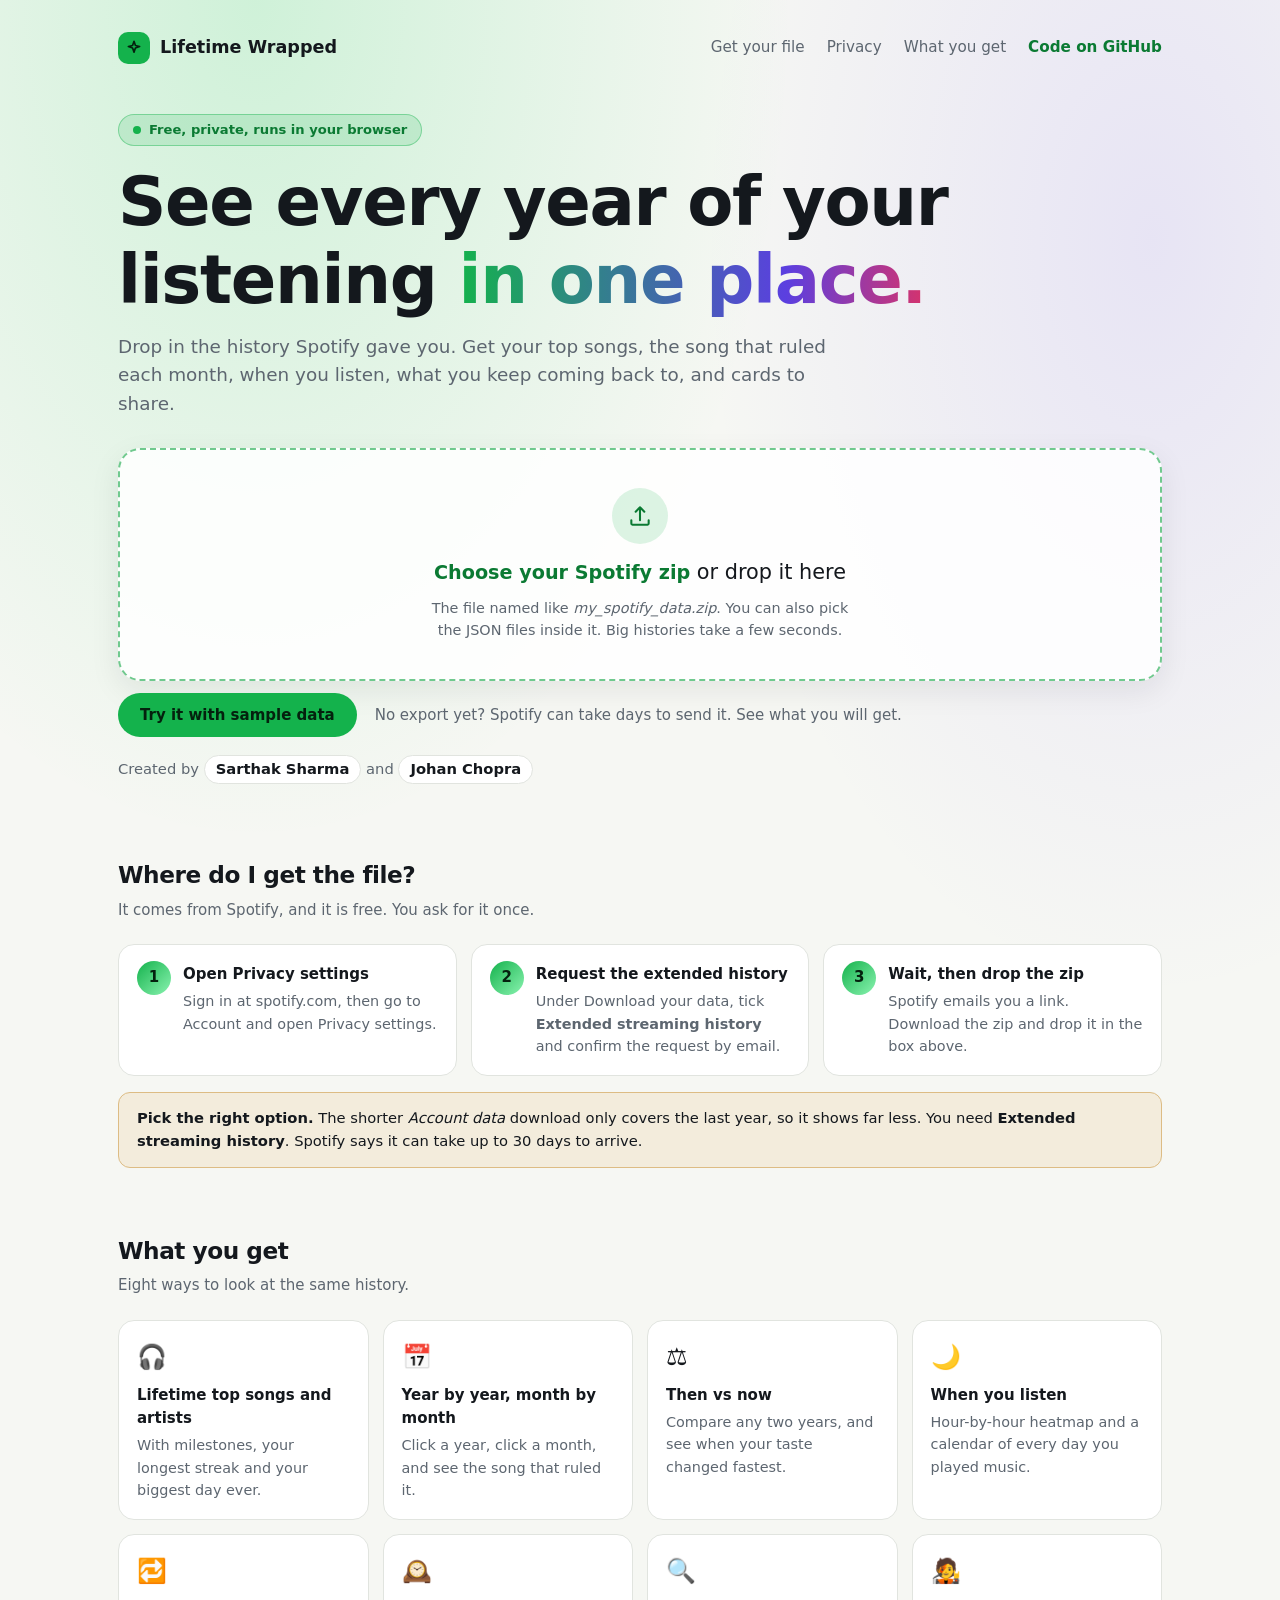
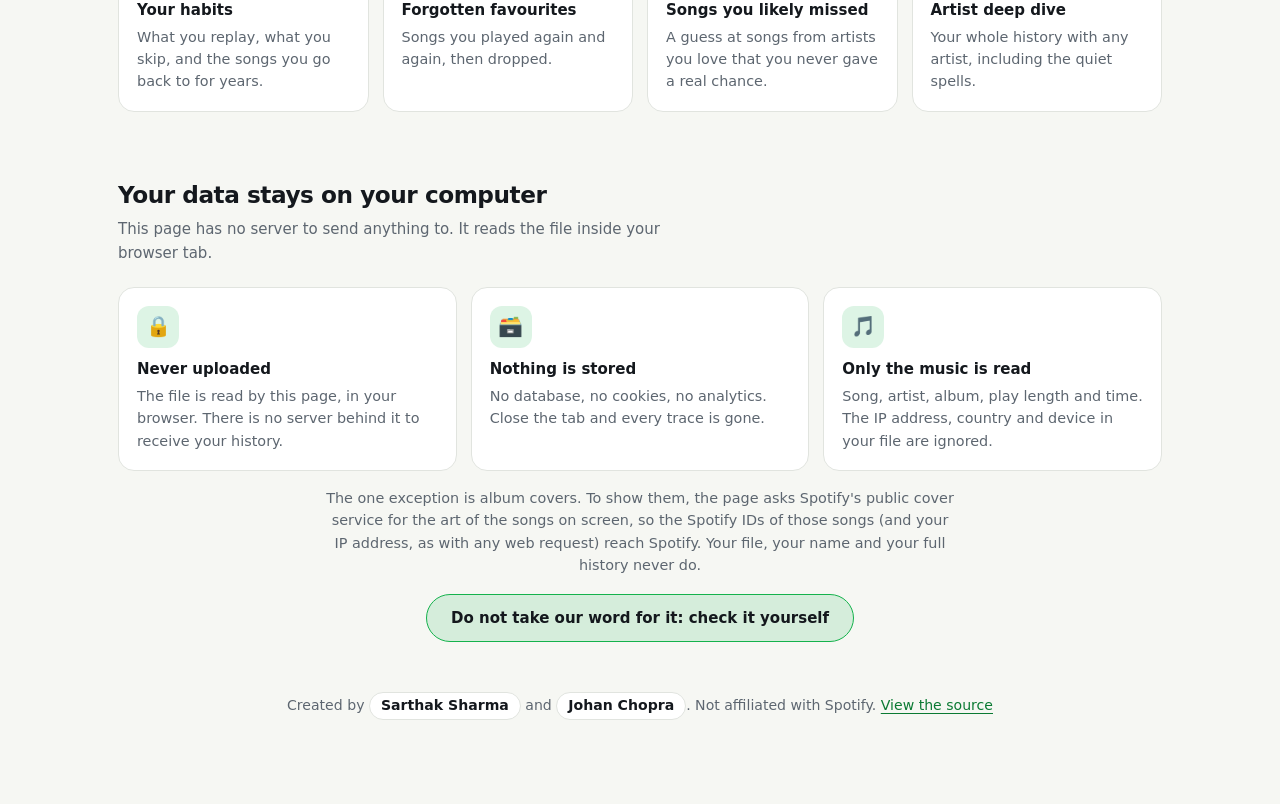
==== commit 817e5702: "Keep the box around the embedded page in step with its height Streamlit fixes the box's height and f" ====
--- a/tests/index_nocsp.html
+++ b/tests/index_nocsp.html
@@ -3,7 +3,7 @@
 <head>
 <meta charset="utf-8">
 <meta name="viewport" content="width=device-width, initial-scale=1">
-<!-- Network access is closed except two things used only if the visitor turns on album covers: Spotify's public cover lookup and Spotify's image servers. -->
+<!-- Network access is closed except two things, both used to show album covers: Spotify's public cover lookup and Spotify's image servers. -->
 
 <title>Lifetime Wrapped: your whole Spotify history in one page</title>
 <meta name="description" content="Drop in your Spotify extended streaming history and see every year of your listening. Runs in your browser; your file is never uploaded.">
@@ -76,10 +76,10 @@
         <div class="pcard"><span class="pic">&#128451;&#65039;</span><b>Nothing is stored</b><p>No database, no cookies, no analytics. Close the tab and every trace is gone.</p></div>
         <div class="pcard"><span class="pic">&#127925;</span><b>Only the music is read</b><p>Song, artist, album, play length and time. The IP address, country and device in your file are ignored.</p></div>
       </div>
-      <p class="muted pnote">The one optional exception is album covers. They are <b>off by default</b>, and when you switch them on, only the Spotify IDs of the songs on screen go to Spotify.</p>
+      <p class="muted pnote">The one exception is album covers. To show them, the page asks Spotify's public cover service for the art of the songs on screen, so the Spotify IDs of those songs (and your IP address, as with any web request) reach Spotify. Your file, your name and your full history never do.</p>
       <div class="verify-wrap">
         <button type="button" id="verifyBtn" class="verify-btn" aria-expanded="false" aria-controls="verify">Do not take our word for it: check it yourself</button>
-        <div id="verify" class="verify" hidden>Open your browser's developer tools and watch the Network tab while you load a file: nothing leaves. The page's security policy blocks every network connection except the optional album-cover lookup, and the code is a handful of plain files with no outside libraries.</div>
+        <div id="verify" class="verify" hidden>Open your browser's developer tools and watch the Network tab while you load a file: the only requests are the album-cover lookups to Spotify, and your file is never in them. The page's security policy blocks every other network connection, and the code is a handful of plain files with no outside libraries.</div>
       </div>
     </div>
     <p class="landfoot">Created by <a class="who" href="https://github.com/sarthakgh29" target="_blank" rel="noopener noreferrer">Sarthak Sharma</a> and <a class="who" href="https://github.com/johanchopra28" target="_blank" rel="noopener noreferrer">Johan Chopra</a>. Not affiliated with Spotify. <a href="https://github.com/johanchopra28/Lifetime-Wrapped" target="_blank" rel="noopener noreferrer">View the source</a></p>
@@ -95,8 +95,6 @@
       <div id="personality" class="personality"></div>
       <div class="opts">
         <details id="exclusions"></details>
-        <label class="toggle"><input type="checkbox" id="coversToggle"><b>Show album covers</b>
-          <small>Off by default. Turning it on asks Spotify for the art of the songs on screen, so those songs' IDs are sent to Spotify.</small></label>
       </div>
     </header>
     <nav id="tabs" class="tabs" role="tablist"></nav>
--- a/style.css
+++ b/style.css
@@ -111,12 +111,9 @@
 .personality { margin: 10px 0; padding: 14px 16px; border-radius: 16px; background: var(--card); border: 1px solid var(--line); }
 .personality p { margin: 8px 0 0; font-size: .88rem; }
 .opts { display: flex; gap: 12px; flex-wrap: wrap; align-items: flex-start; }
-.opts > details, .opts > .toggle { flex: 1 1 320px; }
+.opts > details { flex: 1 1 320px; }
 details { background: var(--card); border: 1px solid var(--line); border-radius: 14px; padding: 10px 16px; margin: 8px 0; }
 summary { cursor: pointer; font-weight: 600; }
-.toggle { display: block; background: var(--card); border: 1px solid var(--line); border-radius: 14px; padding: 10px 16px; margin: 8px 0; cursor: pointer; }
-.toggle input { accent-color: var(--accent); margin-right: 8px; }
-.toggle small { display: block; color: var(--muted); margin-top: 2px; }
 input[list], select { font: inherit; color: inherit; background: var(--bg2); border: 1px solid var(--line); border-radius: 10px; padding: 7px 12px; max-width: 100%; }
 input[list] { width: min(440px, 100%); }
 .chips { margin-top: 8px; }
@@ -163,15 +160,19 @@
 .hfill { display: block; height: 100%; background: linear-gradient(90deg, var(--accent), var(--accent2)); border-radius: 6px; }
 .hval { color: var(--muted); font-variant-numeric: tabular-nums; }
 
-.wcard { max-width: 640px; padding: 28px; border-radius: 26px; color: #f4fff7; box-shadow: var(--shadow);
-  background: radial-gradient(circle at 0% 0%, #1ed760 0%, transparent 45%), radial-gradient(circle at 100% 100%, #7c5cff 0%, transparent 50%), #0d2a1a; }
-.wcard h3 { font-size: 2.6rem; margin: 0; } .wcard .sub { margin: 0 0 16px; opacity: .85; }
-.wcard .big { display: grid; grid-template-columns: repeat(2, 1fr); gap: 12px; margin-bottom: 16px; }
-.wcard .big b { font-size: 1.9rem; display: block; line-height: 1.1; } .wcard .big span { opacity: .85; font-size: .82rem; }
-.wcard ol { margin: 4px 0; padding-left: 20px; } .wcard li { margin: 3px 0; } .wcard li small { opacity: .8; display: block; }
-.wcard h4 { margin: 8px 0 4px; text-transform: uppercase; letter-spacing: .08em; font-size: .78rem; opacity: .85; }
-.collage { display: flex; gap: 8px; margin: 6px 0 16px; }
-.collage img { width: 20%; aspect-ratio: 1; border-radius: 10px; object-fit: cover; background: rgba(255, 255, 255, .12); }
+.wcard { max-width: 860px; padding: 28px 32px; border-radius: 20px; color: #fff; box-shadow: 0 12px 40px rgba(0, 0, 0, .35);
+  background: linear-gradient(135deg, #0b3d2e 0%, #1db954 55%, #7be39a 100%); }
+.wcard h3 { font-size: 2.6rem; letter-spacing: -.02em; margin: 0; color: #fff; } .wcard .sub { margin: 4px 0 18px; opacity: .85; }
+.wcard .big { display: flex; flex-wrap: wrap; gap: 14px 30px; margin: 10px 0 24px; }
+.wcard .big div { min-width: 120px; } .wcard .big b { font-size: 2rem; display: block; line-height: 1.1; } .wcard .big span { opacity: .85; font-size: .85rem; }
+.wcard .cgrid { display: grid; grid-template-columns: 200px 1fr 1fr; gap: 24px; align-items: start; }
+.wcard .cover, .wcard .cover-ph { width: 200px; height: 200px; border-radius: 12px; object-fit: cover; box-shadow: 0 6px 20px rgba(0, 0, 0, .4); display: block; }
+.wcard .cover-ph { display: grid; place-items: center; font-size: 4.5rem; background: rgba(255, 255, 255, .16); }
+.wcard .top1 { font-weight: 700; font-size: 1.1rem; margin-top: 8px; }
+.wcard ol { margin: 6px 0 0; padding-left: 20px; } .wcard li { margin: 3px 0; } .wcard li small { opacity: .8; display: block; font-size: .8rem; }
+.wcard h4 { margin: 0; text-transform: uppercase; letter-spacing: .08em; font-size: .78rem; opacity: .85; font-weight: 500; }
+.wcard .k { opacity: .8; font-size: .78rem; text-transform: uppercase; letter-spacing: .08em; margin-top: 14px; } .wcard .v { font-weight: 600; }
+@media (max-width: 700px) { .wcard .cgrid { grid-template-columns: 1fr; } .wcard .cover, .wcard .cover-ph { width: 160px; height: 160px; } }
 .foot { margin-top: 44px; text-align: center; }
 [hidden] { display: none !important; }
 @media (max-width: 640px) { main { padding: 18px 12px 60px; } .mock { grid-template-columns: 1fr; } .hero { padding-top: 28px; } th, td { padding: 8px 8px; } }
